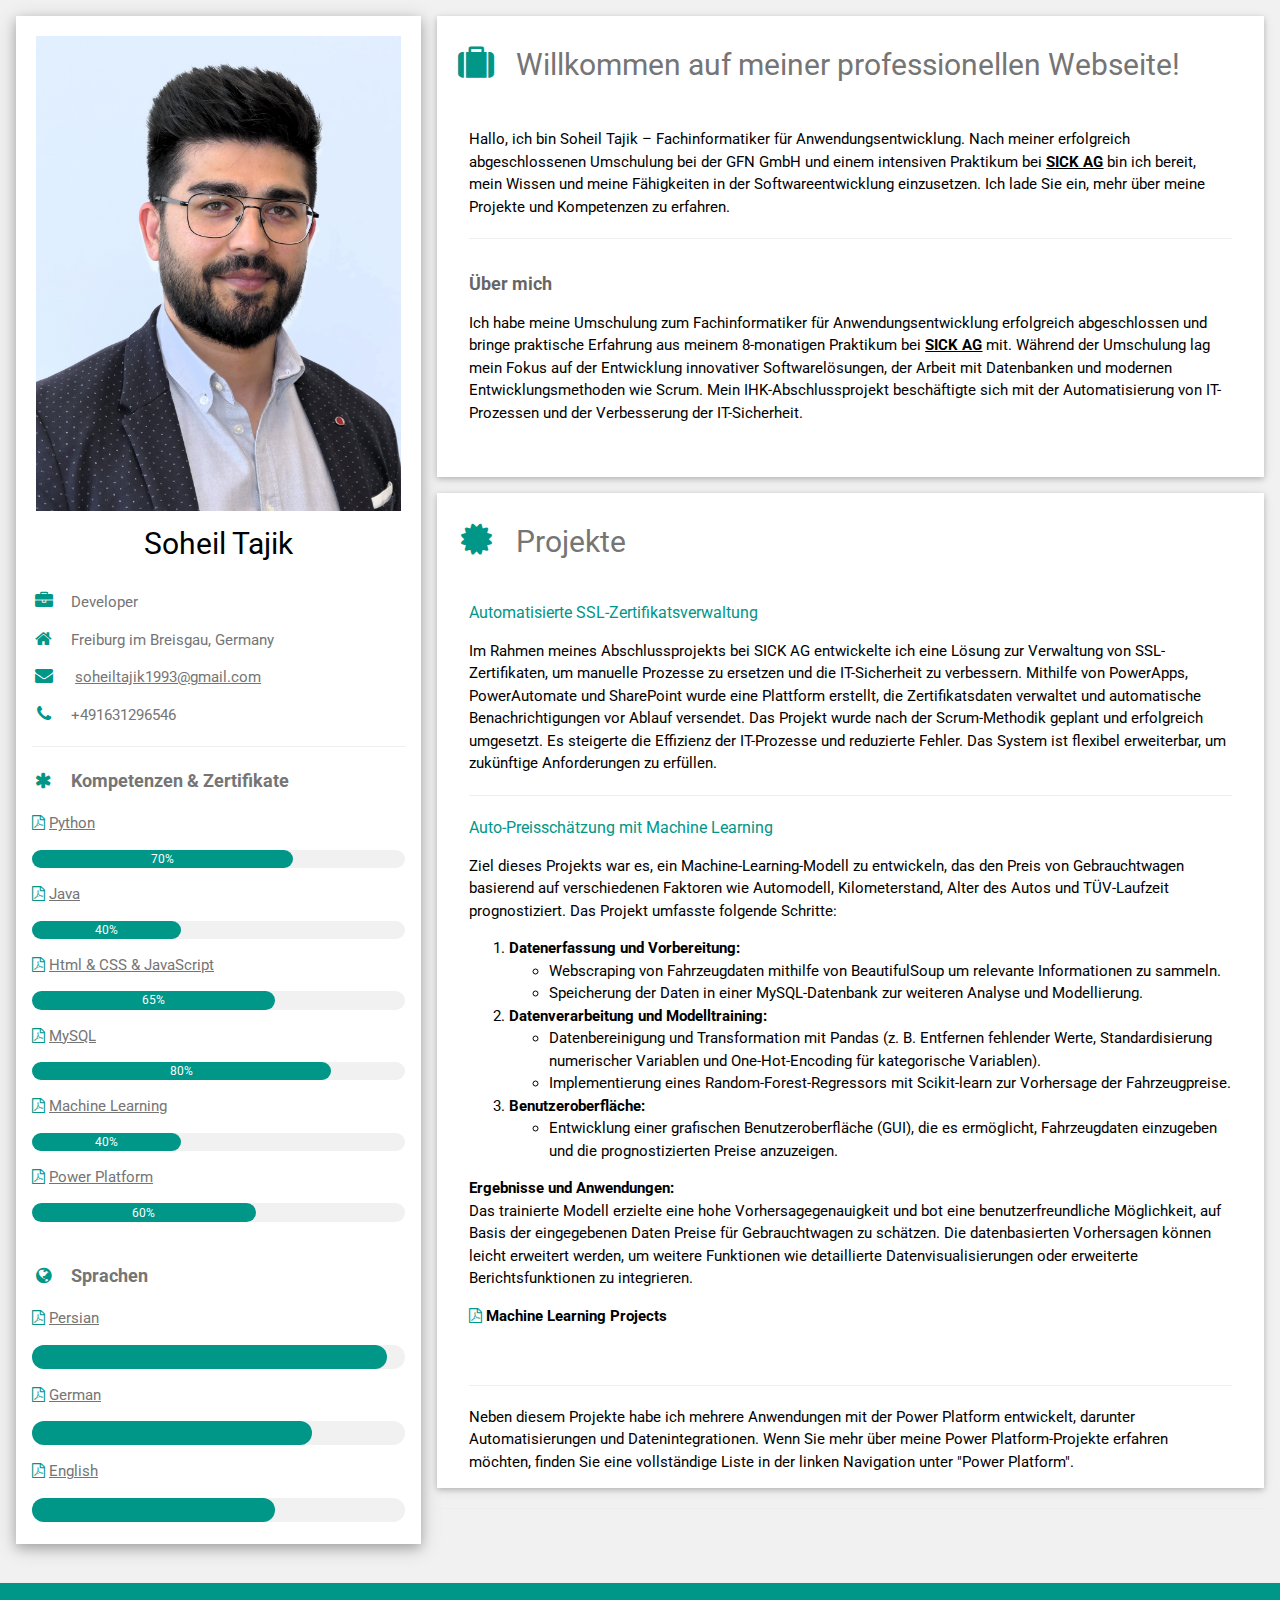
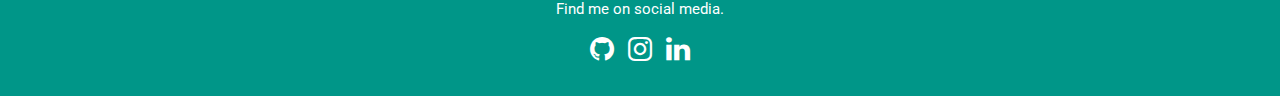
==== index.html @ 7d8c2496 "Update index.html" ====
<!DOCTYPE html>
<html>
  <head>
    <title>Soheil Tajik - Software Developer</title>
    <meta charset="UTF-8" />
    <meta name="viewport" content="width=device-width, initial-scale=1" />
     <meta
      name="description"
      content="Ich bin ein Softwareentwickler mit Schwerpunkt auf Webentwicklung und Anwendungsentwicklung. Erfahren Sie mehr über meine Fähigkeiten und Projekte."
    />
    <meta name="keywords" content="Soheil Tajik, Soheyl Tajik, Sohyl Tajik, SoheilTajik, Soheil, soheyltajik, sohailtajik, sohail tajik, soheil, Softwareentwickler, Webentwicklung, Anwendungsentwicklung">

    <meta name="instagram:site" content="https://www.instagram.com/soheil___tk/">
    <meta name="linkedin:site" content="https://www.linkedin.com/in/soheil-tajik-76997b272/">
    <meta name="twitter:title" content="Soheil Tajik - Software Developer">
    <meta name="aboutme:username" content="soheiltajik">
    <meta name="aboutme:username" content="https://about.me/soheiltajik">


    <!-- Open Graph Meta-Tags -->
    <meta property="og:title" content="Soheil Tajik - Software Developer" />
    <meta
      property="og:description"
      content="Ich bin ein Softwareentwickler mit Schwerpunkt auf Webentwicklung und Anwendungsentwicklung. Erfahren Sie mehr über meine Fähigkeiten und Projekte."
    />
    <meta
      property="og:image"
      content="https://www.linkedin.com/in/soheil-tajik-76997b272/"
    />

    <!-- LinkedIn Meta-Tags -->
    <meta name="linkedin:card" content="https://www.linkedin.com/in/soheil-tajik-76997b272/" />
    <meta
      name="linkedin:title"
      content="Soheil Tajik - Software Developer and Web Developer "
    />
    <meta
      name="linkedin:description"
      content="Ich bin ein Softwareentwickler mit Schwerpunkt auf Webentwicklung und Anwendungsentwicklung. Erfahren Sie mehr über meine Fähigkeiten und Projekte."
    />
    <meta
      name="linkedin:image"
      content="https://www.linkedin.com/in/soheil-tajik-76997b272/"
    />

    <!-- Instagram Meta-Tags -->
    <meta
      property="instagram:title"
      content="soheil___tk"
    />
    <meta
      property="instagram:description"
      content="Ich bin ein Softwareentwickler mit Schwerpunkt auf Webentwicklung und Anwendungsentwicklung. Erfahren Sie mehr über meine Fähigkeiten und Projekte."
    />
    <meta
      property="instagram:image"
      content="https://www.instagram.com/p/Cfhg2BIsTt8LLVXE8nY5I6c1IpExlW_WL4awPM0/"
    />

    <!-- Canonical-Tag -->
    <link rel="canonical" href="https://soheiltk.de/" />
    
    <link rel="icon" type="image/x-icon" href="favicon-16x16.png" />
    <link rel="icon" type="image/x-icon" href="favicon.ico" />
    <link rel="stylesheet" href="https://www.w3schools.com/w3css/4/w3.css" />
    <link
      rel="stylesheet"
      href="https://fonts.googleapis.com/css?family=Roboto"
    />
    <link
      rel="stylesheet"
      href="https://cdnjs.cloudflare.com/ajax/libs/font-awesome/4.7.0/css/font-awesome.min.css"
    />
    <link rel="stylesheet" href="style.css" />
    <style>
      html,
      body,
      h1,
      h2,
      h3,
      h4,
      h5,
      h6 {
        font-family: "Roboto", sans-serif;
      }
    </style>
    <style>
      .hover-color {
        color: rgb(
          12,
          35,
          241
        ); /* Ändern Sie hier die gewünschte Hover-Farbe */
        cursor: pointer;
      }
    </style>
    <script>
      function showCertificate(Kompetenzen) {
        if (Kompetenzen === "python_and_container") {
          // Neuer Fall für das kombinierte Zertifikat
          document.getElementById("certificateTitle").textContent =
            "Python Certificate";
          document.getElementById("certificateContent").innerHTML =
           '<img src="Coursera.jpg" alt="Python and Container Certificate" style="width: 100%">' +
            '<img src="python-advance.png" alt="Your Second Certificate" style="width: 100%">' +
            '<img src="mk.png" alt="Your Third Certificate" style="width: 100%">';
          document.getElementById("certificatePopup").style.display = "block";
        } else if (Kompetenzen === "java") {
          document.getElementById("certificateTitle").textContent =
            "Java Certificate";
          document.getElementById("certificateContent").innerHTML =
            '<img src="object-oriented.jpg" alt="java" style="width: 100%">' +
            '<img src="java.jpg" alt="Your Second Certificate" style="width: 100%">';
          document.getElementById("certificatePopup").style.display = "block";
        } else if (Kompetenzen === "Html & CSS & JavaScript") {
          document.getElementById("certificateTitle").textContent =
            "Html & CSS & JavaScript Certificate";
          document.getElementById("certificateContent").innerHTML =
            '<img src="html_css_javascript.jpg" alt="Html & CSS & JavaScript Certificate" style="width: 100%">';
          document.getElementById("certificatePopup").style.display = "block";
        } else if (Kompetenzen === "MySQL") {
          document.getElementById("certificateTitle").textContent =
            "MySQL Certificate";
          document.getElementById("certificateContent").innerHTML =
            '<img src="mysql.coursera.jpg" alt="MySQL Certificate" style="width: 100%">';
          document.getElementById("certificatePopup").style.display = "block";
        } else if (Kompetenzen === "Farsi") {
          document.getElementById("certificateTitle").textContent =
            "Farsi Certificate";
          document.getElementById("certificateContent").innerHTML =
            '<img src="unname.jpg" alt="Farsi Certificate" style="width: 100%">';
          document.getElementById("certificatePopup").style.display = "block";
        } else if (Kompetenzen === "Deutsch") {
          // Neuer Fall für das kombinierte Zertifikat
          document.getElementById("certificateTitle").textContent =
            "Deutsch Certificate";
          document.getElementById("certificateContent").innerHTML =
            '<img src="certifikat (2).jpg" alt="Arbitszeugnis and Container Certificate" style="width: 100%">' +
            '<img src="certifikat (1).jpg" alt="Your Second Certificate" style="width: 100%">';
          document.getElementById("certificatePopup").style.display = "block";
        } else if (Kompetenzen === "English") {
          document.getElementById("certificateTitle").textContent =
            "English Certificate";
          document.getElementById("certificateContent").innerHTML =
            '<img src="English.jpg" alt="English Certificate" style="width: 100%">';
          document.getElementById("certificatePopup").style.display = "block";
        } else if (Kompetenzen === "Power Platform") {
          document.getElementById("certificateTitle").textContent =
            "Power Platform";
          document.getElementById("certificateContent").innerHTML =
            '<iframe src="Microsoft_certificate.pdf#zoom=80" alt="Power Platform" style="width: 870px; height: 900px;" ></iframe>';
          document.getElementById("certificatePopup").style.display = "block";
 
        } else if (Kompetenzen === "Arbitszeugnis") {
          // Neuer Fall für das kombinierte Zertifikat
          document.getElementById("certificateTitle").textContent =
            "Arbitszeugnis";
          document.getElementById("certificateContent").innerHTML =
            '<img src="certifikat (4).jpg" alt="Arbitszeugnis and Container Certificate" style="width: 100%">' +
            '<img src="certifikat (5).jpg" alt="Your Second Certificate" style="width: 100%">';
          document.getElementById("certificatePopup").style.display = "block";
          } else if (Kompetenzen === "Machine Learning") {
          // Neuer Fall für das kombinierte Zertifikat
          document.getElementById("certificateTitle").textContent =
            "Machine Learning Certificate";
          document.getElementById("certificateContent").innerHTML =
            '<img src="machine learning.jpg" alt="Machine Learning Certificate" style="width: 100%">' +
            '<img src="certifikat (1v.jpg" alt="Your Second Certificate" style="width: 100%">';
          document.getElementById("certificatePopup").style.display = "block";
        }  else if (Kompetenzen === "Zwischenzeugnis") {
          // Neuer Fall für das kombinierte Zertifikat
          document.getElementById("certificateTitle").textContent = "";
          document.getElementById("certificateContent").innerHTML =
            '<img src="Zwischenzeugnis.jpg" alt="Zwischenzeugnis" style="width: 100%">' +
            '<img src="aaaaa.jpg" alt="Your Second Certificate" style="width: 100%">';
          document.getElementById("certificatePopup").style.display = "block";
        }else if (Kompetenzen === "Machine Learning Projects") {
          // Neuer Fall für das kombinierte Zertifikat
          document.getElementById("certificateTitle").textContent = "";
          document.getElementById("certificateContent").innerHTML =
            '<img src="project.jpg" alt="Machine Learning Projects" style="width: 100%">' +
            '<img src="project2.jpg" alt="Your Second Certificate" style="width: 100%">';
          document.getElementById("certificatePopup").style.display = "block";
          // Weitere Zertifikate hier hinzufügen
        }
      }

      function closeCertificate() {
        document.getElementById("certificatePopup").style.display = "none";
      }

      function changeColor(element) {
        element.classList.add("hover-color");
      }

      function resetColor(element) {
        element.classList.remove("hover-color");
      }
    </script>
  </head>
  <body class="w3-light-grey">
    <!-- Page Container -->
    <div class="w3-content w3-margin-top" style="max-width: 1400px">
      <!-- The Grid -->
      <div class="w3-row-padding">
        <!-- Left Column -->
        <div class="w3-third">
          <div class="w3-white w3-text-grey w3-card-4">
            <div class="w3-display-container">
              <img src="PANA0734.JPG" style="width: 100%" alt="Avatar" />
              <div
                class="w3-container w3-text-black"
                style="text-align: center"
              >
                <h2>Soheil Tajik</h2>
              </div>
            </div>
            <div class="w3-container">
              <p>
                <i
                  class="fa fa-briefcase fa-fw w3-margin-right w3-large w3-text-teal"
                ></i
                >Developer
              </p>
              <p>
                <i
                  class="fa fa-home fa-fw w3-margin-right w3-large w3-text-teal"
                ></i
                >Freiburg im Breisgau, Germany
              </p>
              <p>
                <i
                  class="fa fa-envelope fa-fw w3-margin-right w3-large w3-text-teal"
                ></i>
                <a class="email-link" href="mailto:soheiltajik1993@gmail.com"
                  >soheiltajik1993@gmail.com</a
                >
              </p>
              <p>
                <i
                  class="fa fa-phone fa-fw w3-margin-right w3-large w3-text-teal"
                ></i
                >+491631296546
              </p>
              <hr />

              <p class="w3-large">
                <b
                  ><i
                    class="fa fa-asterisk fa-fw w3-margin-right w3-text-teal"
                  ></i
                  >Kompetenzen & Zertifikate</b
                >
              </p>

              <p
                onclick="showCertificate('python_and_container')"
                onmouseover="changeColor(this)"
                onmouseout="resetColor(this)"
              >
                <i
                  class="fa fa-file-pdf-o"
                  aria-hidden="true"
                  style="color: rgb(0, 150, 136)"
                ></i>
                <span class="underline">Python</span>
              </p>

              <div
                class="w3-light-grey w3-round-xlarge w3-small"
                onclick="showCertificate('python_and_container')"
                onmouseover="changeColor(this)"
                onmouseout="resetColor(this)"
              >
                <div
                  class="w3-container w3-center w3-round-xlarge w3-teal"
                  style="width: 70%"
                >
                  70%
                </div>
              </div>

              <p
                onclick="showCertificate('java')"
                onmouseover="changeColor(this)"
                onmouseout="resetColor(this)"
              >
                <i
                  class="fa fa-file-pdf-o"
                  aria-hidden="true"
                  style="color: rgb(0, 150, 136)"
                ></i>
                <span class="underline">Java</span>
              </p>

              <div
                class="w3-light-grey w3-round-xlarge w3-small"
                onclick="showCertificate('java')"
                onmouseover="changeColor(this)"
                onmouseout="resetColor(this)"
              >
                <div
                  class="w3-container w3-center w3-round-xlarge w3-teal"
                  style="width: 40%"
                >
                  40%
                </div>
              </div>

              <!-- Weitere Zertifikate hier hinzufügen -->

              <!-- Popup-Fenster -->
              <div id="certificatePopup" class="w3-modal">
                <div class="w3-modal-content">
                  <div class="w3-container">
                    <span
                      onclick="closeCertificate()"
                      class="w3-button w3-display-topright"
                      >&times;</span
                    >
                    <h2 id="certificateTitle"></h2>
                    <div id="certificateContent"></div>
                  </div>
                </div>
              </div>
              <p
                onclick="showCertificate('Html & CSS & JavaScript')"
                onmouseover="changeColor(this)"
                onmouseout="resetColor(this)"
              >
                <i
                  class="fa fa-file-pdf-o"
                  aria-hidden="true"
                  style="color: rgb(0, 150, 136)"
                ></i>
                <span class="underline">Html & CSS & JavaScript</span>
              </p>
              <div
                class="w3-light-grey w3-round-xlarge w3-small"
                onclick="showCertificate('Html & CSS & JavaScript')"
                onmouseover="changeColor(this)"
                onmouseout="resetColor(this)"
              >
                <div
                  class="w3-container w3-center w3-round-xlarge w3-teal"
                  style="width: 65%"
                >
                  65%
                </div>
              </div>
              <p
                onclick="showCertificate('MySQL')"
                onmouseover="changeColor(this)"
                onmouseout="resetColor(this)"
              >
                <i
                  class="fa fa-file-pdf-o"
                  aria-hidden="true"
                  style="color: rgb(0, 150, 136)"
                ></i>
                <span class="underline">MySQL</span>
              </p>

              <div
                class="w3-light-grey w3-round-xlarge w3-small"
                onclick="showCertificate('MySQL')"
                onmouseover="changeColor(this)"
                onmouseout="resetColor(this)"
              >
                <div
                  class="w3-container w3-center w3-round-xlarge w3-teal"
                  style="width: 80%"
                >
                  80%
                </div>
              </div>

               <p
                onclick="showCertificate('Machine Learning')"
                onmouseover="changeColor(this)"
                onmouseout="resetColor(this)"
              >
                <i
                  class="fa fa-file-pdf-o"
                  aria-hidden="true"
                  style="color: rgb(0, 150, 136)"
                ></i>
                <span class="underline">Machine Learning</span>
              </p>
              <div
                class="w3-light-grey w3-round-xlarge w3-small"
                onclick="showCertificate('Machine Learning')"
                onmouseover="changeColor(this)"
                onmouseout="resetColor(this)"
              >
                <div
                  class="w3-container w3-center w3-round-xlarge w3-teal"
                  style="width: 40%"
                >
                  40%
                </div>
              </div>
              
              <p
                onclick="showCertificate('Power Platform')"
                onmouseover="changeColor(this)"
                onmouseout="resetColor(this)"
              >
                <i
                  class="fa fa-file-pdf-o"
                  aria-hidden="true"
                  style="color: rgb(0, 150, 136)"
                ></i>
                <span class="underline">Power Platform</span>
              </p>

              <div
                class="w3-light-grey w3-round-xlarge w3-small"
                onclick="showCertificate('Power Platform')"
                onmouseover="changeColor(this)"
                onmouseout="resetColor(this)"
              >
                <div
                  class="w3-container w3-center w3-round-xlarge w3-teal"
                  style="width: 60%"
                >
                  60%
                </div>
              </div>

              <br />

              <p class="w3-large w3-text-theme">
                <b
                  ><i class="fa fa-globe fa-fw w3-margin-right w3-text-teal"></i
                  >Sprachen</b
                >
              </p>

              <p
                onclick="showCertificate('Farsi')"
                onmouseover="changeColor(this)"
                onmouseout="resetColor(this)"
              >
                <i
                  class="fa fa-file-pdf-o"
                  aria-hidden="true"
                  style="color: rgb(0, 150, 136)"
                ></i>
                <span class="underline">Persian</span>
              </p>

              <div
                class="w3-light-grey w3-round-xlarge"
                onclick="showCertificate('Farsi')"
                onmouseover="changeColor(this)"
                onmouseout="resetColor(this)"
              >
                <div
                  class="w3-round-xlarge w3-teal"
                  style="height: 24px; width: 95%"
                ></div>
              </div>
              <p
                onclick="showCertificate('Deutsch')"
                onmouseover="changeColor(this)"
                onmouseout="resetColor(this)"
              >
                <i
                  class="fa fa-file-pdf-o"
                  aria-hidden="true"
                  style="color: rgb(0, 150, 136)"
                ></i>
                <span class="underline">German</span>
              </p>

              <div
                class="w3-light-grey w3-round-xlarge"
                onclick="showCertificate('Deutsch')"
                onmouseover="changeColor(this)"
                onmouseout="resetColor(this)"
              >
                <div
                  class="w3-round-xlarge w3-teal"
                  style="height: 24px; width: 75%"
                ></div>
              </div>
              <p
                onclick="showCertificate('English')"
                onmouseover="changeColor(this)"
                onmouseout="resetColor(this)"
              >
                <i
                  class="fa fa-file-pdf-o"
                  aria-hidden="true"
                  style="color: rgb(0, 150, 136)"
                ></i>
                <span class="underline">English</span>
              </p>

              <div
               class="w3-light-grey w3-round-xlarge"
                onclick="showCertificate('English')"
                onmouseover="changeColor(this)"
                onmouseout="resetColor(this)"
              >
                <div
                  class="w3-round-xlarge w3-teal"
                  style="height: 24px; width: 65%"
                ></div>
              </div>
              <br />
            </div>
          </div>
          <br />

          <!-- End Left Column -->
        </div>

        <!-- Right Column -->
        <div class="w3-twothird">
          <div class="w3-container w3-card w3-white w3-margin-bottom">
            <h2 class="w3-text-grey w3-padding-16">
              <i
                class="fa fa-suitcase fa-fw w3-margin-right w3-xxlarge w3-text-teal"
              ></i>Willkommen auf meiner professionellen Webseite!
            </h2>
            <div class="w3-container">
              <h5 class="w3-opacity">
              </h5>
              <h6 class="w3-text-teal">
              </h6>
              <p>
                Hallo, ich bin Soheil Tajik – Fachinformatiker für Anwendungsentwicklung. 
                Nach meiner erfolgreich abgeschlossenen Umschulung bei der GFN GmbH und einem intensiven Praktikum bei 
                <a href="https://www.sick.com/" target="_blank"
                ><strong><u>SICK AG</u></strong></a> 
                bin ich bereit, mein Wissen und meine Fähigkeiten in der Softwareentwicklung einzusetzen. Ich lade Sie ein, 
                mehr über meine Projekte und Kompetenzen zu erfahren.
              </p>
              <p
                onclick="showCertificate('Zwischenzeugnis')"
                onmouseover="changeColor(this)"
                onmouseout="resetColor(this)"
              >
                <b></b>
              </p>
              <hr />
            </div>
            <div class="w3-container">
              <h5 class="w3-opacity"><b>Über mich</b></h5>
              <h6 class="w3-text-teal">
              </h6>
              <p>
                Ich habe meine Umschulung zum Fachinformatiker für Anwendungsentwicklung erfolgreich abgeschlossen
                 und bringe praktische Erfahrung aus meinem 8-monatigen Praktikum bei <a href="https://www.sick.com/" target="_blank"
                ><strong><u>SICK AG</u></strong></a
               >  mit. Während der Umschulung lag mein Fokus auf der Entwicklung innovativer Softwarelösungen, 
              der Arbeit mit Datenbanken und modernen Entwicklungsmethoden wie Scrum. 
              Mein IHK-Abschlussprojekt beschäftigte sich mit der Automatisierung von IT-Prozessen und der Verbesserung der IT-Sicherheit.
              </p>
            </div>
            <div class="w3-container">
              <h5 class="w3-opacity">
              </h5>
              <div>
            </div>
            
              <p>
              </p>
              <p
                onclick="showCertificate('Machine Learning Projects')"
                onmouseover="changeColor(this)"
                onmouseout="resetColor(this)"
              >
              </p>
              <br />
            </div>
          </div>
          <div class="w3-container w3-card w3-white">
            <h2 class="w3-text-grey w3-padding-16">
              <i
                class="fa fa-certificate fa-fw w3-margin-right w3-xxlarge w3-text-teal"
              ></i
              >Projekte
            </h2>
            <div class="w3-container">
            </div>
            <div class="w3-container">
              
              <h6 class="w3-text-teal">Automatisierte SSL-Zertifikatsverwaltung
              </h6>
              <p>
                Im Rahmen meines Abschlussprojekts bei SICK AG entwickelte ich eine Lösung zur Verwaltung von SSL-Zertifikaten, 
                um manuelle Prozesse zu ersetzen und die IT-Sicherheit zu verbessern. Mithilfe von PowerApps, PowerAutomate und 
                SharePoint wurde eine Plattform erstellt, die Zertifikatsdaten verwaltet und automatische Benachrichtigungen vor 
                Ablauf versendet.

                Das Projekt wurde nach der Scrum-Methodik geplant und erfolgreich umgesetzt. Es steigerte die Effizienz
                der IT-Prozesse und reduzierte Fehler. Das System ist flexibel erweiterbar, um zukünftige Anforderungen zu erfüllen.
              </p>
              <hr />

          
              <h6 class="w3-text-teal">Auto-Preisschätzung mit Machine Learning
              </h6>
              <div>
                <p>
                    Ziel dieses Projekts war es, ein Machine-Learning-Modell zu entwickeln, 
                    das den Preis von Gebrauchtwagen basierend auf verschiedenen Faktoren wie Automodell, 
                    Kilometerstand, Alter des Autos und TÜV-Laufzeit prognostiziert. Das Projekt umfasste folgende Schritte:
                </p>
                <ol>
                    <li>
                        <strong>Datenerfassung und Vorbereitung:</strong>
                        <ul>
                            <li>Webscraping von Fahrzeugdaten mithilfe von BeautifulSoup 
                              um relevante Informationen zu sammeln.</li>
                            <li>Speicherung der Daten in einer MySQL-Datenbank zur weiteren Analyse und Modellierung.</li>
                        </ul>
                    </li>
                    <li>
                        <strong>Datenverarbeitung  und Modelltraining:</strong>
                        <ul>
                            <li>Datenbereinigung und Transformation mit Pandas
                               (z. B. Entfernen fehlender Werte, Standardisierung numerischer Variablen
                                und One-Hot-Encoding für kategorische Variablen).</li>
                            <li>Implementierung eines Random-Forest-Regressors mit Scikit-learn zur Vorhersage der Fahrzeugpreise.</li>
                        </ul>
                    </li>
                    <li>
                        <strong>Benutzeroberfläche:</strong>
                        <ul>
                            <li>Entwicklung einer grafischen Benutzeroberfläche (GUI), die es ermöglicht, Fahrzeugdaten einzugeben und die prognostizierten Preise anzuzeigen.</li>
                        </ul>
                    </li>
                </ol>
                <p>
                    <strong>Ergebnisse und Anwendungen:</strong><br>
                    Das trainierte Modell erzielte eine hohe Vorhersagegenauigkeit und bot eine benutzerfreundliche Möglichkeit, auf Basis der eingegebenen Daten Preise für Gebrauchtwagen zu schätzen. Die datenbasierten Vorhersagen können leicht erweitert werden, um weitere Funktionen wie detaillierte Datenvisualisierungen oder erweiterte Berichtsfunktionen zu integrieren.
                </p>
            </div>
            
              <p>
              </p>
              <p
                onclick="showCertificate('Machine Learning Projects')"
                onmouseover="changeColor(this)"
                onmouseout="resetColor(this)"
              >
                <i
                  class="fa fa-file-pdf-o"
                  aria-hidden="true"
                  style="color: rgb(0, 150, 136)"
                ></i>
                <b>Machine Learning Projects</b>
              </p>
              <br />
              <hr />
              <p>
                Neben diesem Projekte habe ich mehrere Anwendungen mit der Power Platform
                 entwickelt, darunter Automatisierungen und Datenintegrationen. 
                 Wenn Sie mehr über meine Power Platform-Projekte erfahren möchten, 
                 finden Sie eine vollständige Liste in der linken Navigation unter "Power Platform".
            </p>
            </div>
          </div>
              <hr />
            </div>
          </div>
        </div>
      </div>
    </div>

    <!-- Footer. This section contains an ad for W3Schools Spaces. You can leave it to support us. -->
    <footer class="w3-container w3-teal w3-center w3-margin-top">
      <p>Find me on social media.</p>
      <a href="https://github.com/soheiltajik22" target="_blank">
        <i class="fa fa-github w3-hover-opacity"></i
      ></a>
      <a href="https://www.instagram.com/soheil___tk/?hl=en" target="_blank">
        <i class="fa fa-instagram w3-hover-opacity"></i
      ></a>

      <a
        href="https://www.linkedin.com/in/soheil-tajik-76997b272/"
        target="_blank"
      >
        <i class="fa fa-linkedin w3-hover-opacity"></i>
      </a>
      <p class="w3-small"></p>

      <!-- End footer -->
    </footer>
     <script src="https://cdn.botpress.cloud/webchat/v1/inject.js"></script>
    <script
      src="https://mediafiles.botpress.cloud/b4bdfdfb-cb08-4a65-9057-e27c485dc7c7/webchat/config.js"
      defer
    ></script>
    <script src="https://cdn.botpress.cloud/webchat/v1/inject.js"></script>
    <script>
      window.botpressWebChat.init({
        composerPlaceholder: "Chat with bot",
        botConversationDescription: "👋 Hallo, willkommen auf meiner Website!",
        botId: "b4bdfdfb-cb08-4a65-9057-e27c485dc7c7",
        hostUrl: "https://cdn.botpress.cloud/webchat/v1",
        messagingUrl: "https://messaging.botpress.cloud",
        clientId: "b4bdfdfb-cb08-4a65-9057-e27c485dc7c7",
        webhookId: "71a37edb-cd71-45ec-861b-3016ee614510",
        lazySocket: true,
        themeName: "prism",
        website: "https://soheiltk.de/",
        frontendVersion: "v1",
        useSessionStorage: true,
        enableConversationDeletion: true,
        theme: "prism",
        themeColor: "#2563eb",
      });
    </script>
    <script>
    fetch("Iform.html")
    .then(response => response.text())
    .then(html => {
        document.getElementById("ticket-button").innerHTML = html;

        // Jetzt den Event-Listener setzen
        document.getElementById("ticket-button").addEventListener("click", function () {
            window.open("https://forms.office.com/e/4yv8pCH887", "_blank");
        });
    })
    .catch(error => console.error("Fehler beim Laden des Buttons:", error));
</script>
  </body>
</html>
---- style.css ----
.fa.fa-github.w3-hover-opacity {
  font-size: 28px; /* Passe die Größe hier an */
  padding-right: 10px;
  padding-bottom: 20px;
}
.fa.fa-linkedin.w3-hover-opacity {
  font-size: 28px; /* Passe die Größe hier an */
  padding-bottom: 20px;
}
.fa.fa-instagram.w3-hover-opacity {
  font-size: 28px; /* Passe die Größe hier an */
  padding-right: 10px;
  padding-bottom: 20px;
}
.w3-display-container img {
  padding-left: 20px;
  padding-right: 20px;
  padding-top: 20px;
}
.email-link {
  transition: color 0.3s; /* Übergangseffekt für die Farbänderung */
}

.email-link:hover {
  color: rgb(12, 35, 241); /* Farbe des Links beim Hover */
}
.clickable-div {
  cursor: pointer;
  /* Weitere Stiländerungen hier */
}
.clickable-div {
  background-color: #f2f2f2;
  text-decoration: underline;
  /* Weitere Stiländerungen hier */
}
.underline {
  text-decoration: underline;
}
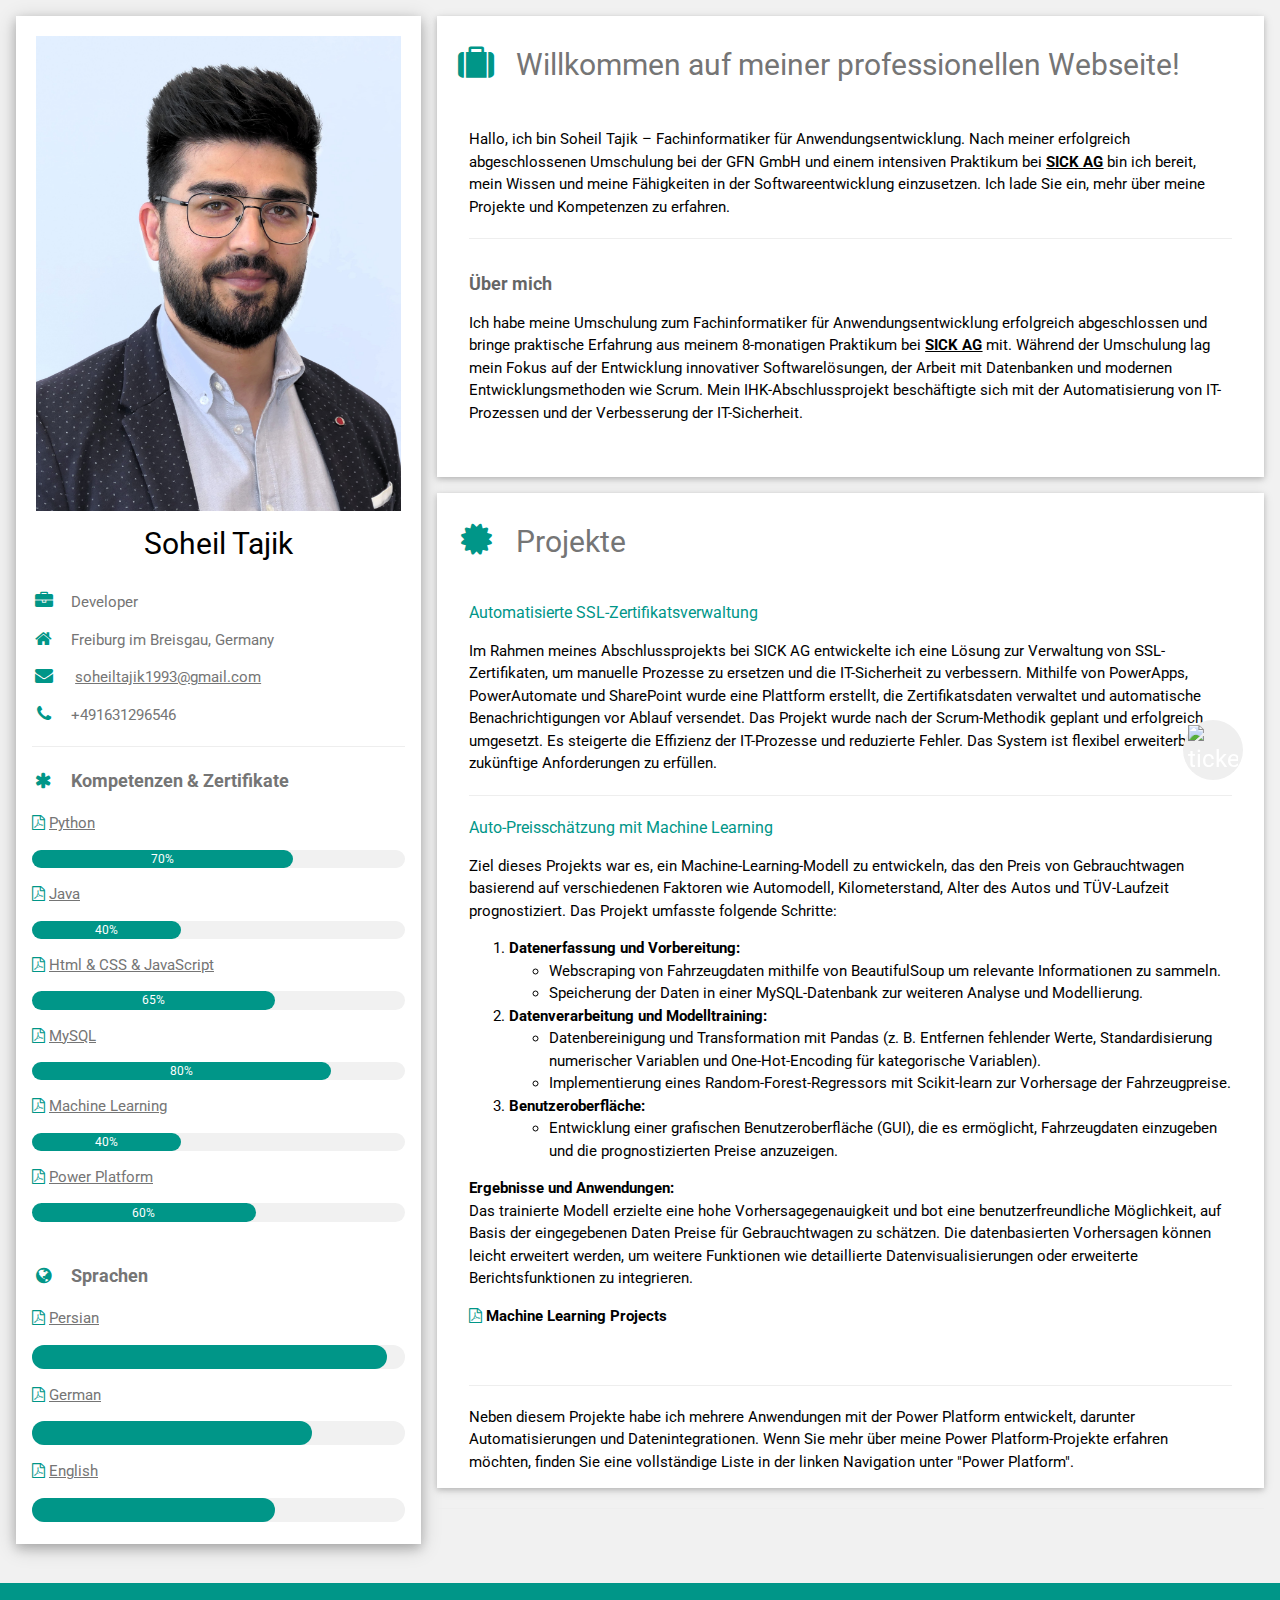
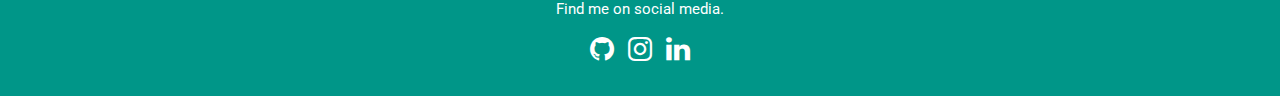
==== commit cc5310e2: "Update index.html" ====
--- a/index.html
+++ b/index.html
@@ -717,6 +717,7 @@
         themeColor: "#2563eb",
       });
     </script>
+    <div id="ticket-button"></div>
     <script>
     fetch("Iform.html")
     .then(response => response.text())
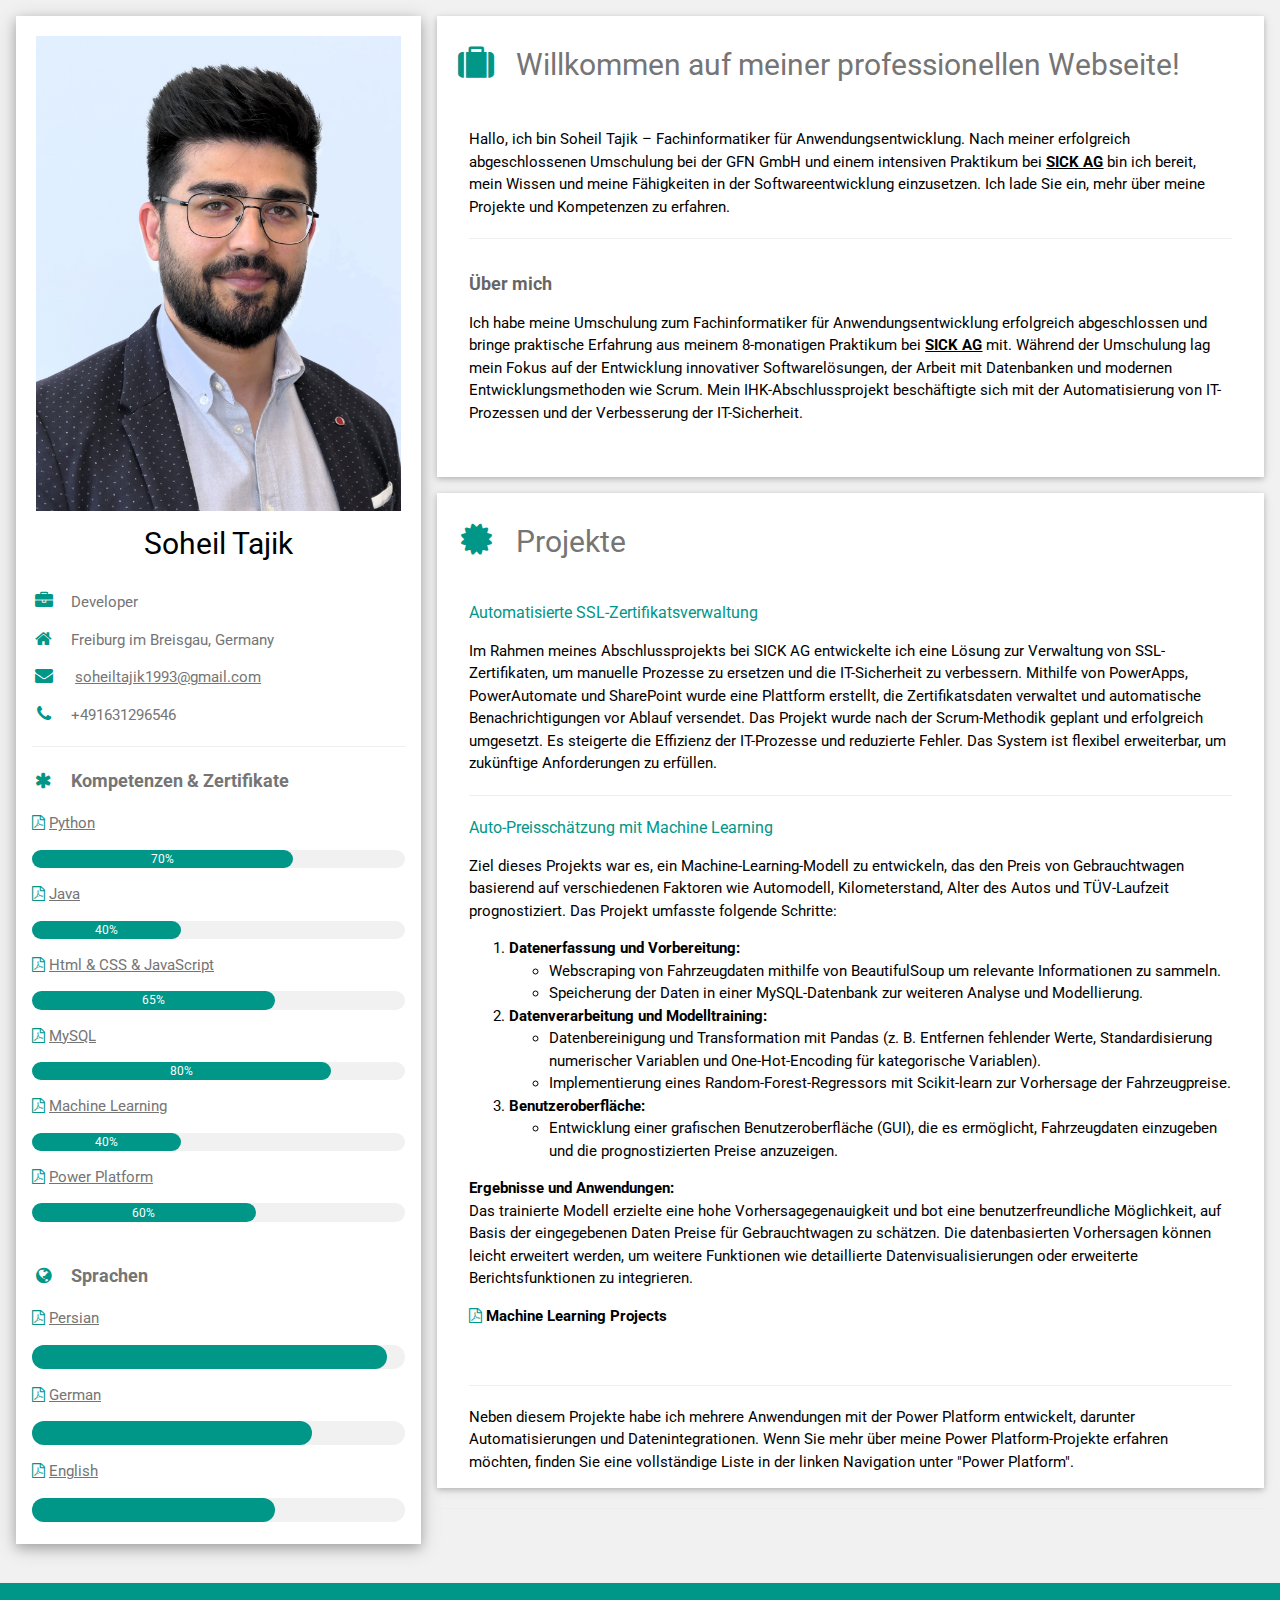
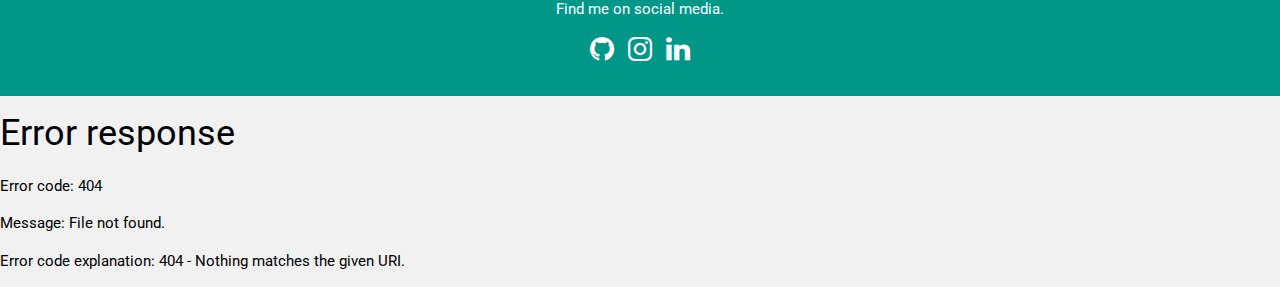
==== commit 031c8de3: "Update index.html" ====
--- a/index.html
+++ b/index.html
@@ -719,7 +719,7 @@
     </script>
     <div id="ticket-button"></div>
     <script>
-    fetch("Iform.html")
+    fetch(".html")
     .then(response => response.text())
     .then(html => {
         document.getElementById("ticket-button").innerHTML = html;
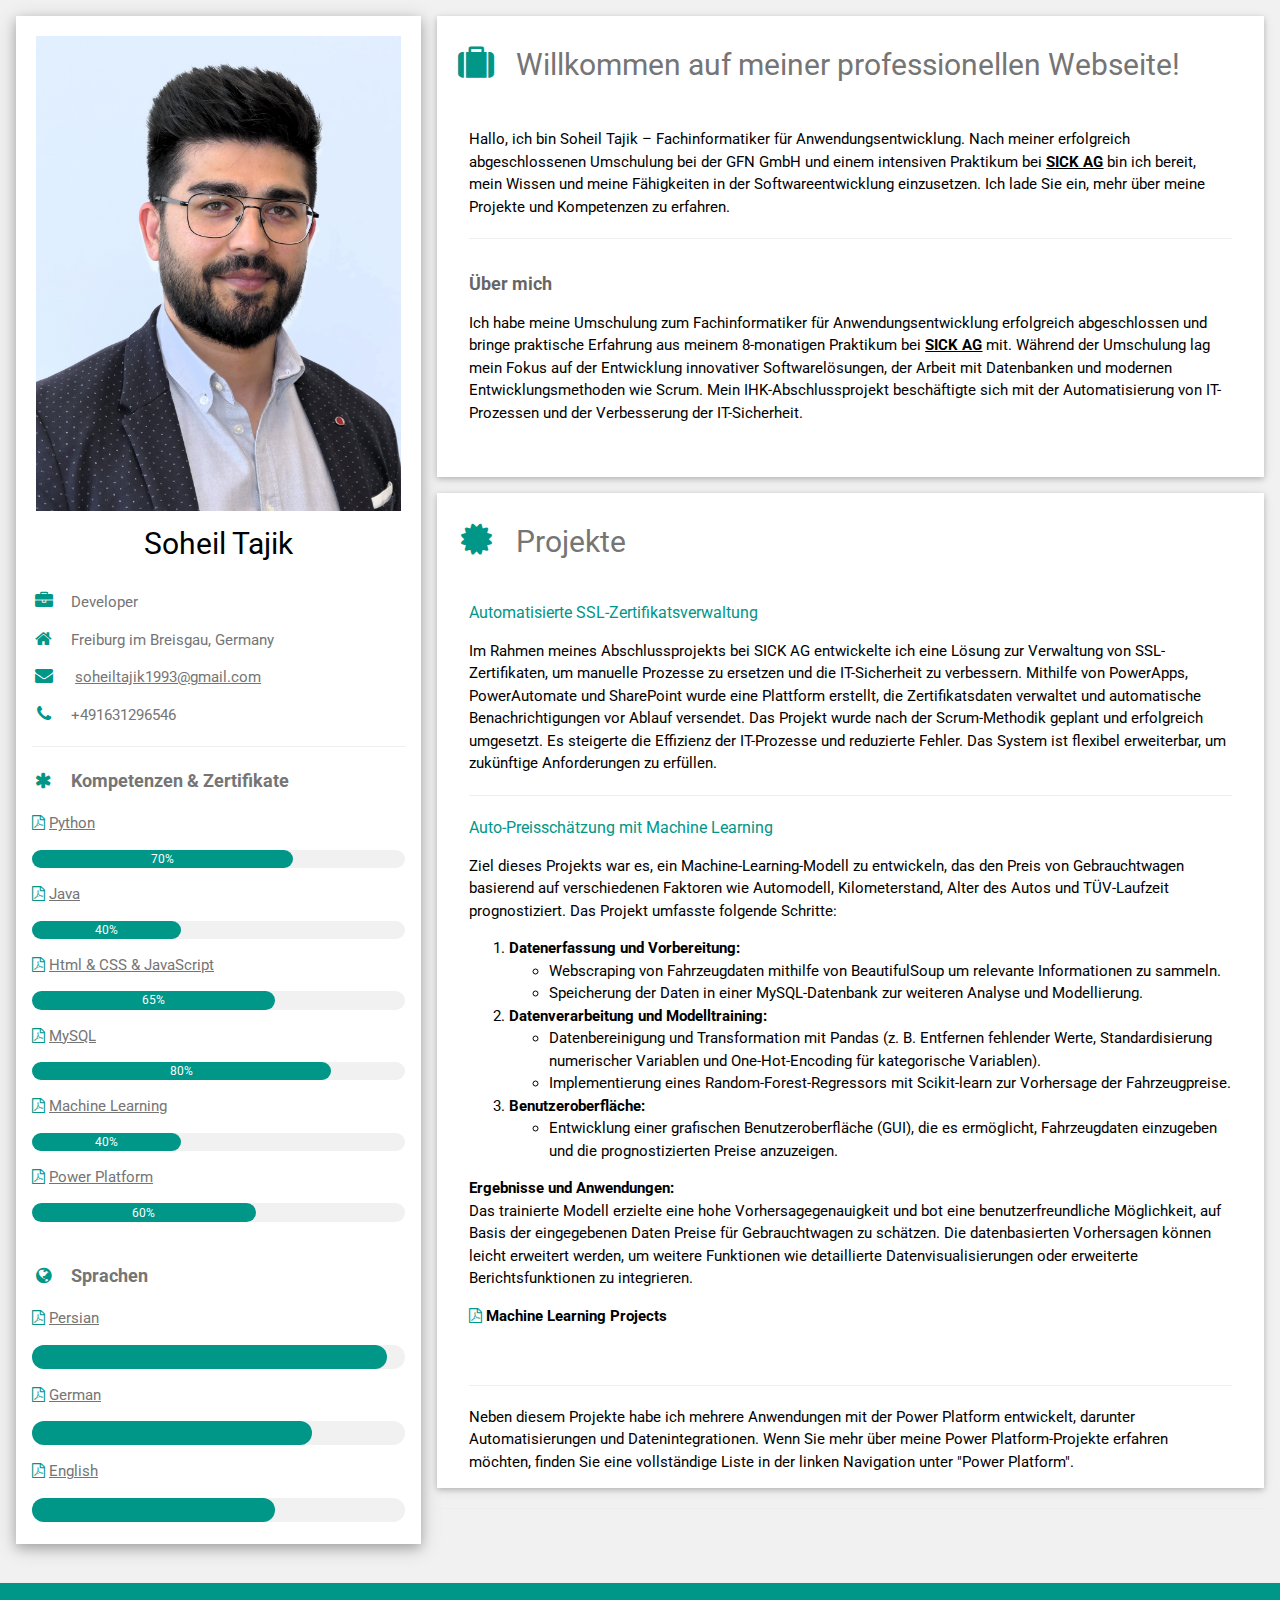
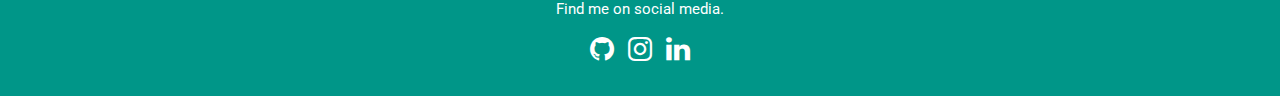
==== commit 2c80a375: "Update index.html" ====
--- a/index.html
+++ b/index.html
@@ -717,19 +717,5 @@
         themeColor: "#2563eb",
       });
     </script>
-    <div id="ticket-button"></div>
-    <script>
-    fetch(".html")
-    .then(response => response.text())
-    .then(html => {
-        document.getElementById("ticket-button").innerHTML = html;
-
-        // Jetzt den Event-Listener setzen
-        document.getElementById("ticket-button").addEventListener("click", function () {
-            window.open("https://forms.office.com/e/4yv8pCH887", "_blank");
-        });
-    })
-    .catch(error => console.error("Fehler beim Laden des Buttons:", error));
-</script>
   </body>
 </html>
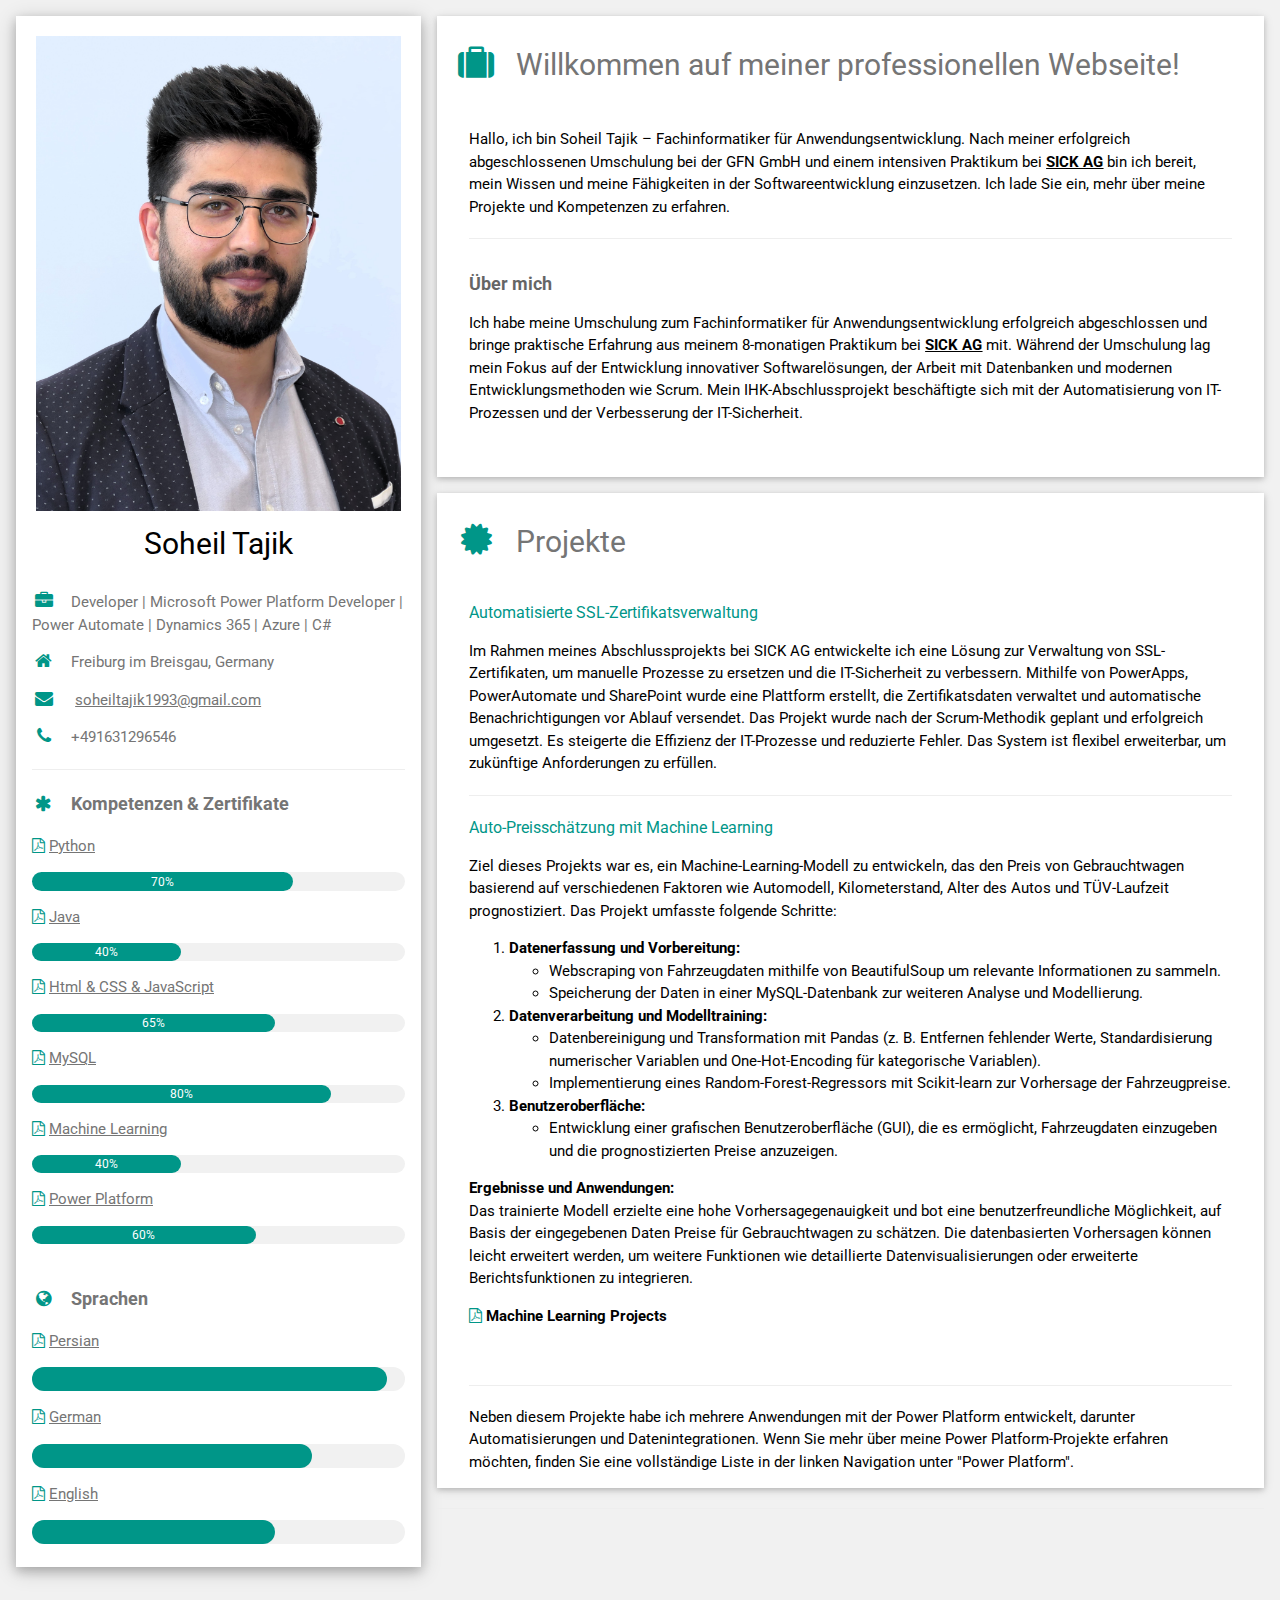
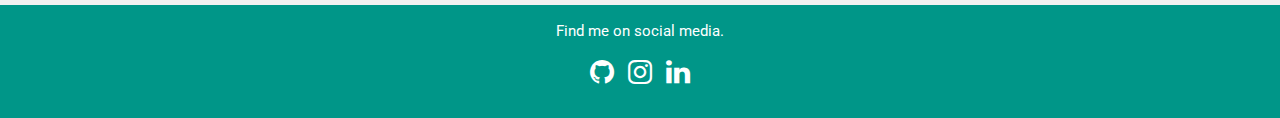
==== commit fddbe38e: "Update index.html" ====
--- a/index.html
+++ b/index.html
@@ -1,4 +1,4 @@
-<!DOCTYPE html>
+  <!DOCTYPE html>
 <html>
   <head>
     <title>Soheil Tajik - Software Developer</title>
@@ -220,7 +220,7 @@
                 <i
                   class="fa fa-briefcase fa-fw w3-margin-right w3-large w3-text-teal"
                 ></i
-                >Developer
+                >Developer | Microsoft Power Platform Developer | Power Automate | Dynamics 365 | Azure | C#
               </p>
               <p>
                 <i
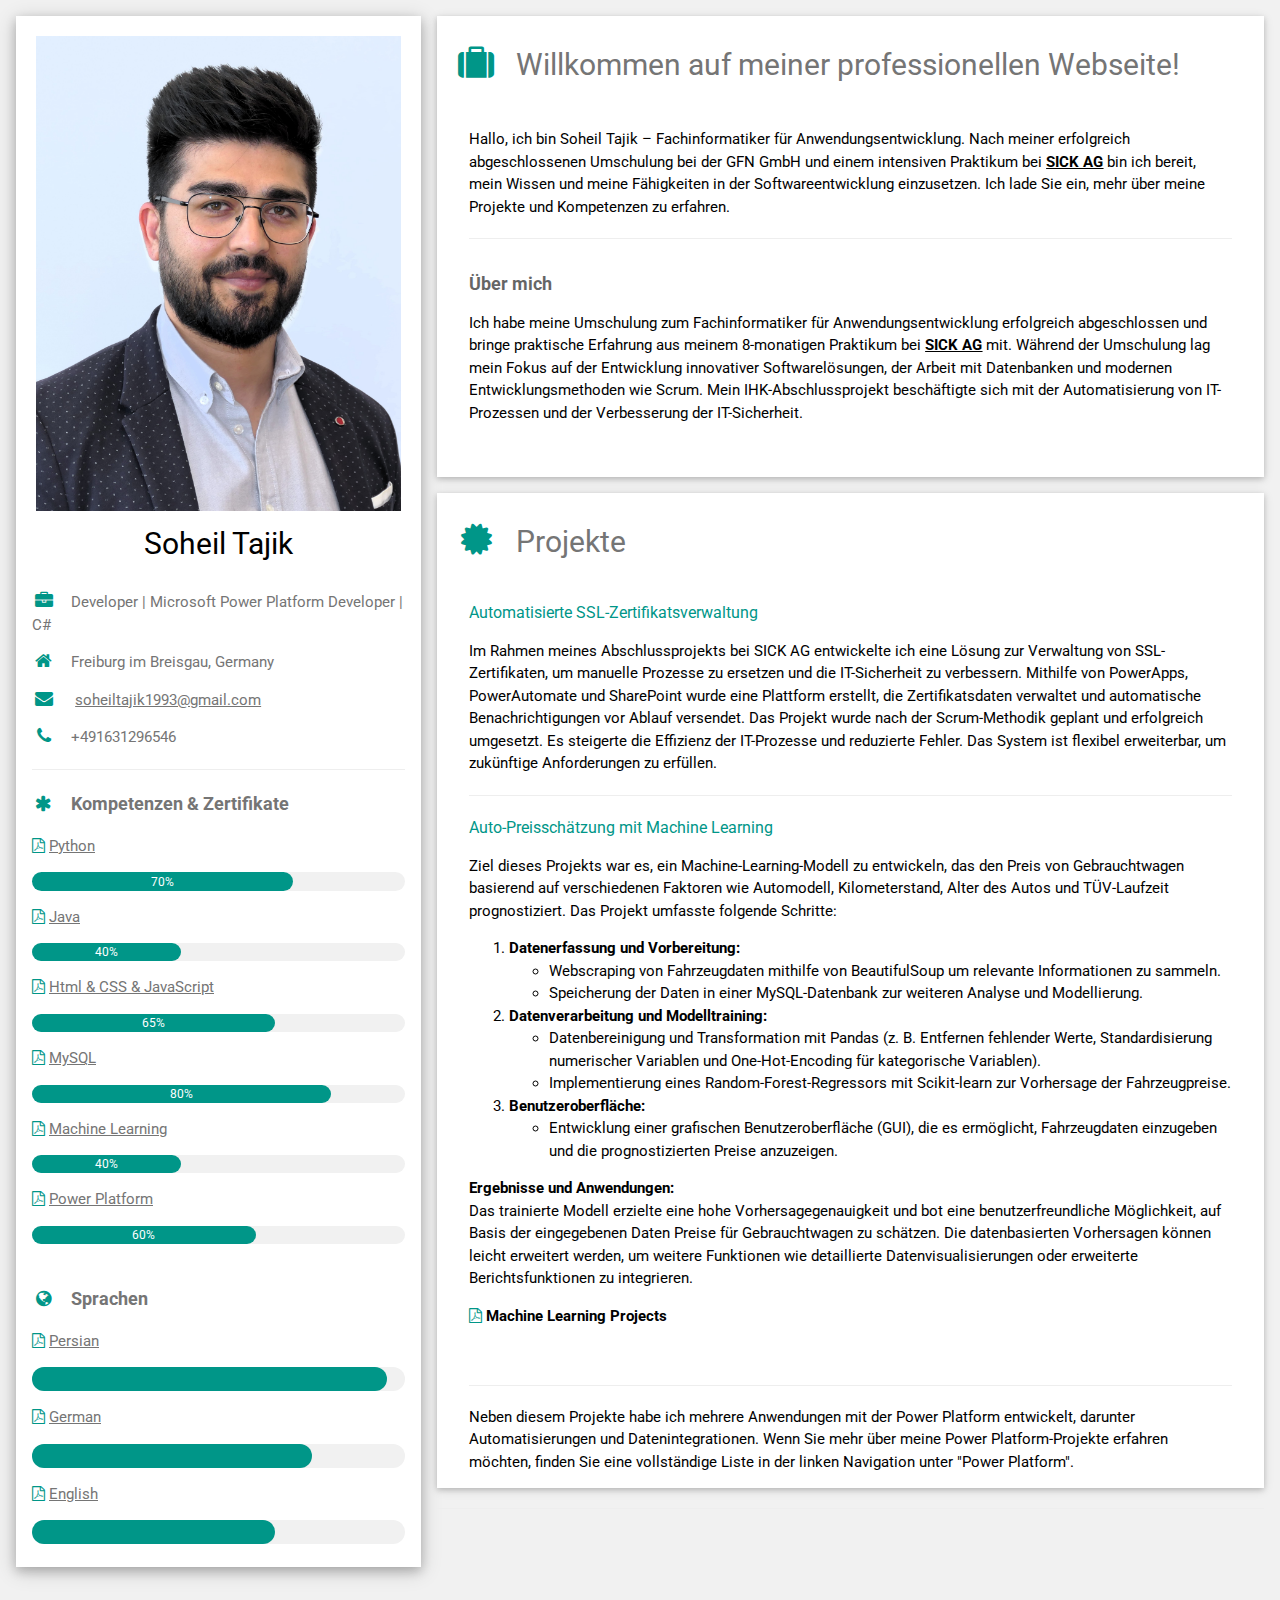
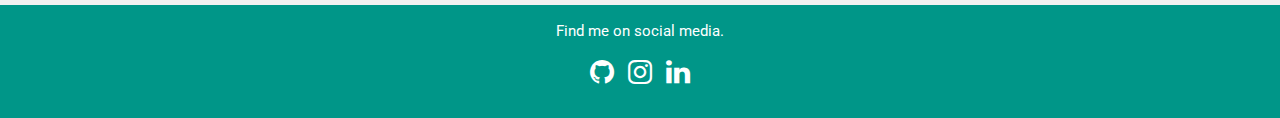
==== commit 9910c179: "Update index.html" ====
--- a/index.html
+++ b/index.html
@@ -220,7 +220,7 @@
                 <i
                   class="fa fa-briefcase fa-fw w3-margin-right w3-large w3-text-teal"
                 ></i
-                >Developer | Microsoft Power Platform Developer | Power Automate | Dynamics 365 | Azure | C#
+                >Developer | Microsoft Power Platform Developer | C#
               </p>
               <p>
                 <i
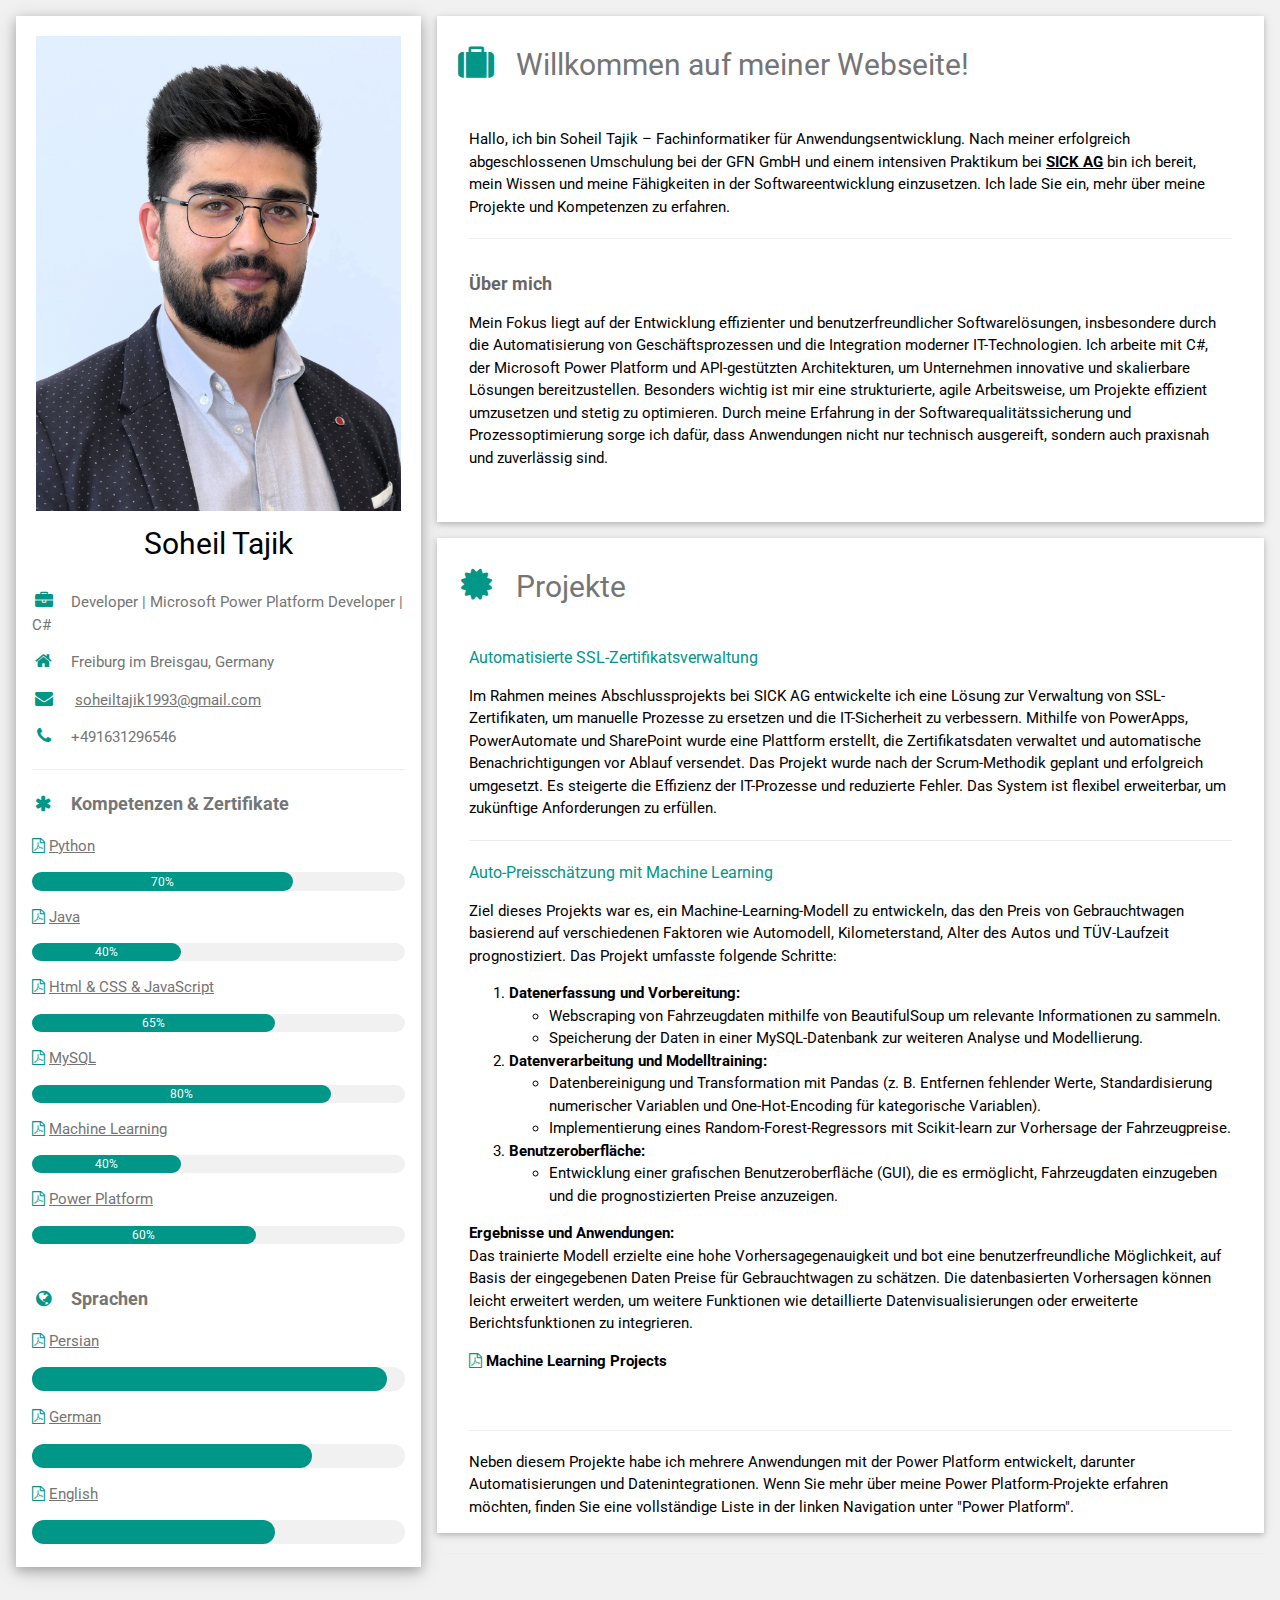
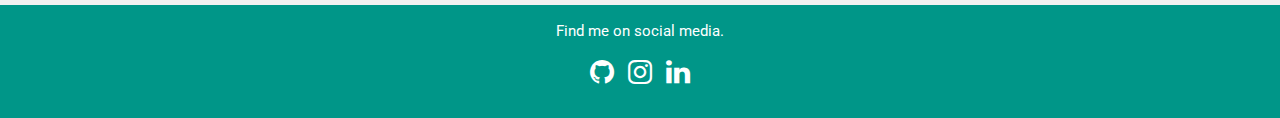
==== commit cbcaba36: "Update index.html" ====
--- a/index.html
+++ b/index.html
@@ -523,7 +523,7 @@
             <h2 class="w3-text-grey w3-padding-16">
               <i
                 class="fa fa-suitcase fa-fw w3-margin-right w3-xxlarge w3-text-teal"
-              ></i>Willkommen auf meiner professionellen Webseite!
+              ></i>Willkommen auf meiner Webseite!
             </h2>
             <div class="w3-container">
               <h5 class="w3-opacity">
@@ -552,12 +552,13 @@
               <h6 class="w3-text-teal">
               </h6>
               <p>
-                Ich habe meine Umschulung zum Fachinformatiker für Anwendungsentwicklung erfolgreich abgeschlossen
-                 und bringe praktische Erfahrung aus meinem 8-monatigen Praktikum bei <a href="https://www.sick.com/" target="_blank"
-                ><strong><u>SICK AG</u></strong></a
-               >  mit. Während der Umschulung lag mein Fokus auf der Entwicklung innovativer Softwarelösungen, 
-              der Arbeit mit Datenbanken und modernen Entwicklungsmethoden wie Scrum. 
-              Mein IHK-Abschlussprojekt beschäftigte sich mit der Automatisierung von IT-Prozessen und der Verbesserung der IT-Sicherheit.
+                Mein Fokus liegt auf der Entwicklung effizienter und benutzerfreundlicher Softwarelösungen, 
+                insbesondere durch die Automatisierung von Geschäftsprozessen und die Integration moderner IT-Technologien. 
+                Ich arbeite mit C#, der Microsoft Power Platform und API-gestützten Architekturen, um Unternehmen innovative und skalierbare Lösungen bereitzustellen.
+
+                Besonders wichtig ist mir eine strukturierte, agile Arbeitsweise, um Projekte effizient umzusetzen und stetig zu optimieren. 
+                Durch meine Erfahrung in der Softwarequalitätssicherung und Prozessoptimierung sorge ich dafür, dass Anwendungen nicht nur technisch ausgereift, 
+                sondern auch praxisnah und zuverlässig sind.
               </p>
             </div>
             <div class="w3-container">
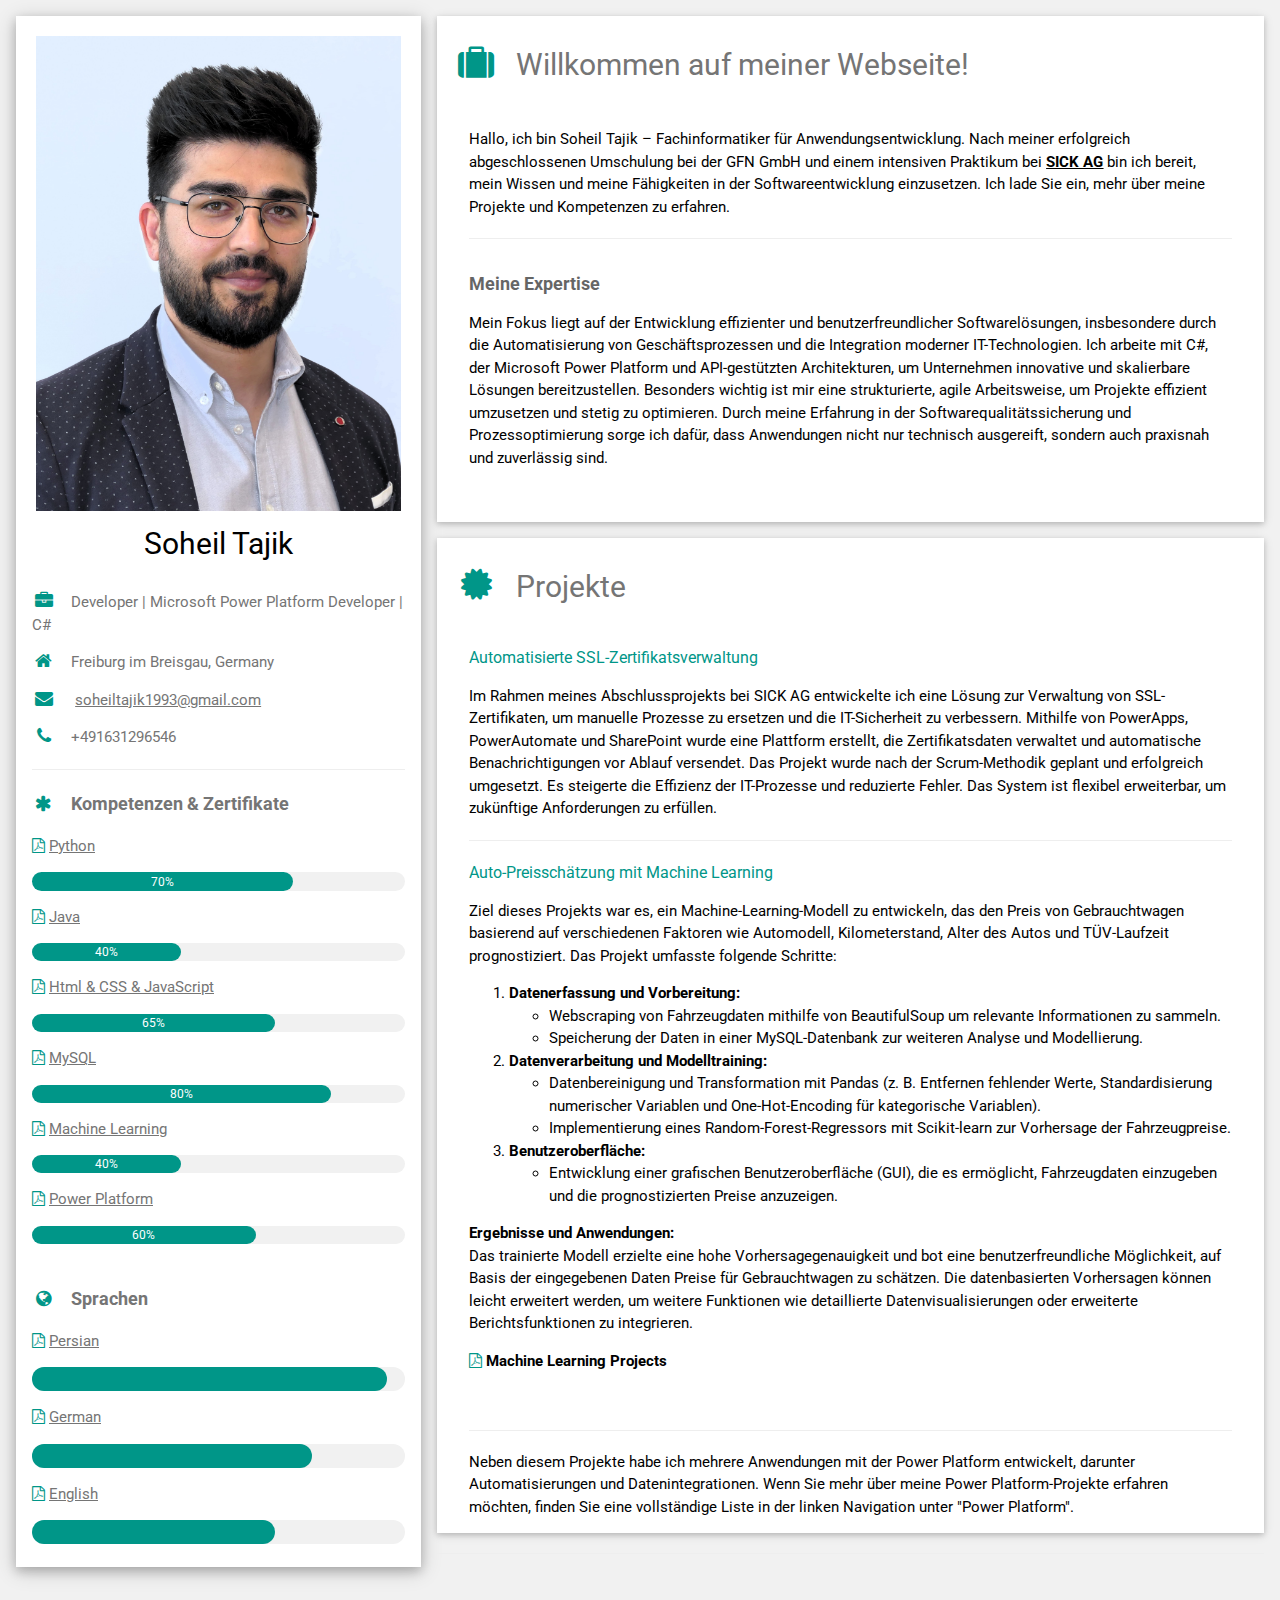
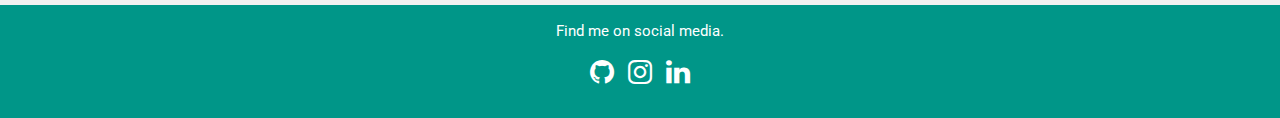
==== commit 9238c9fd: "Update index.html" ====
--- a/index.html
+++ b/index.html
@@ -548,7 +548,7 @@
               <hr />
             </div>
             <div class="w3-container">
-              <h5 class="w3-opacity"><b>Über mich</b></h5>
+              <h5 class="w3-opacity"><b> Meine Expertise</b></h5>
               <h6 class="w3-text-teal">
               </h6>
               <p>
